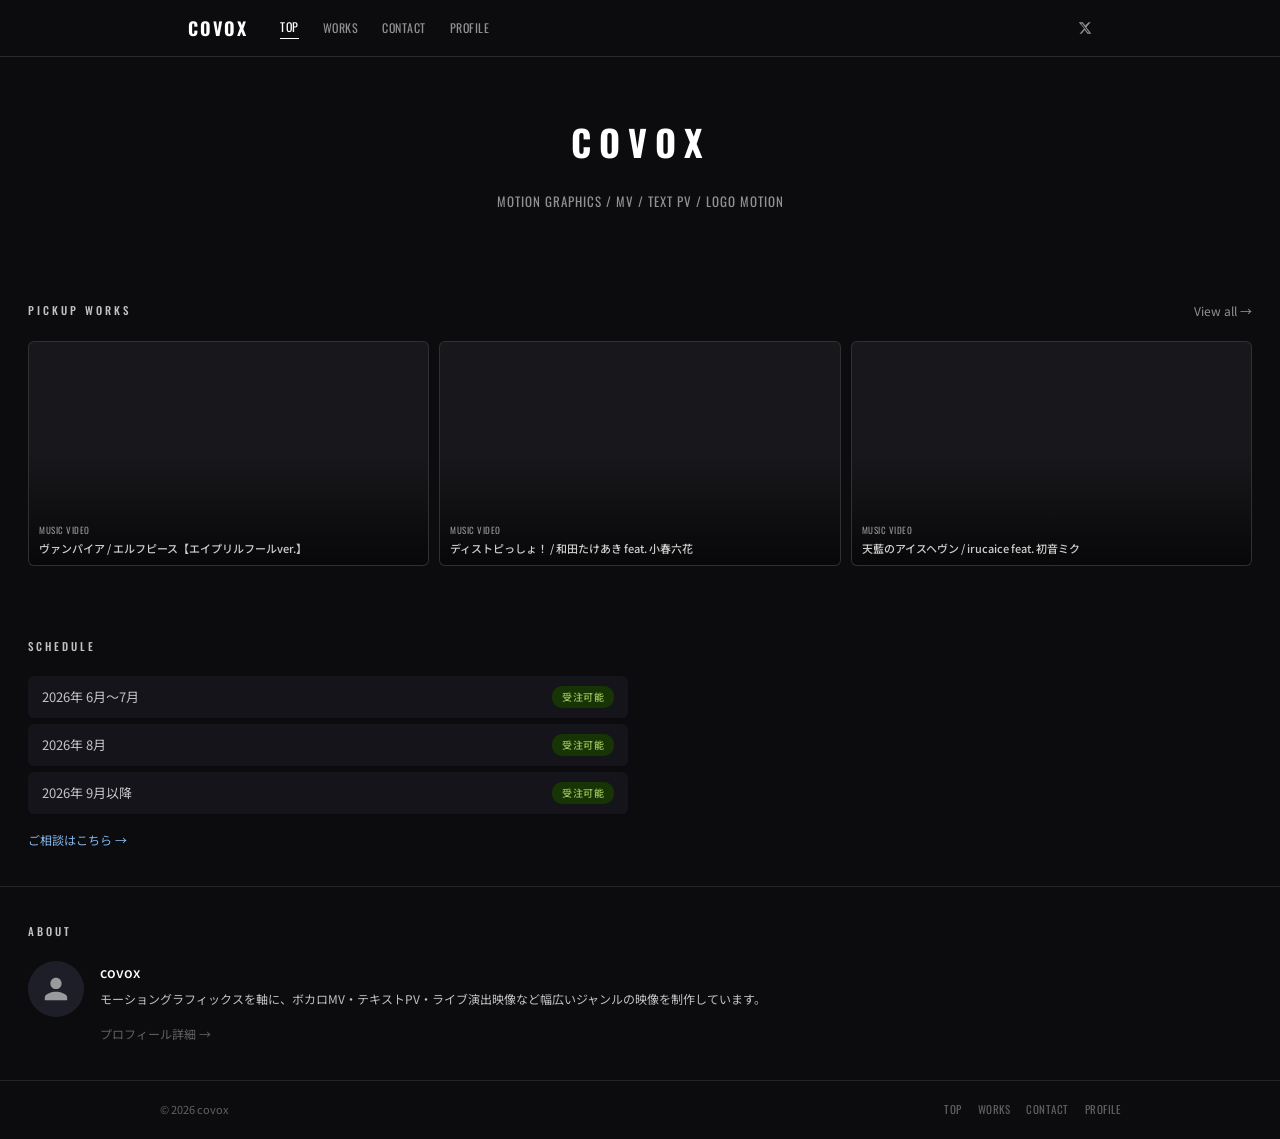
==== index.html @ 9b704f68 "add Google Analytics (G-RF9YJRMEWS)" ====
<!DOCTYPE html>
<html lang="ja">
<head>
  <meta charset="UTF-8">
  <meta name="viewport" content="width=device-width, initial-scale=1.0">
  <meta name="description" content="映像クリエイターcovoxのポートフォリオサイト。モーショングラフィックス・MV・テキストPV等の制作実績とご依頼はこちら。">
  <meta property="og:title" content="covox — Motion Graphics / MV / Text PV">
  <meta property="og:description" content="映像クリエイターcovoxのポートフォリオサイト。">
  <meta property="og:image" content="https://covox.work/images/og-image.png">
  <meta property="og:url" content="https://covox.work/">
  <meta property="og:type" content="website">
  <meta name="twitter:card" content="summary_large_image">
  <meta name="twitter:image" content="https://covox.work/images/og-image.png">
  <title>covox — Motion Graphics / MV / Text PV</title>
  <link rel="preconnect" href="https://fonts.googleapis.com">
  <link rel="preconnect" href="https://fonts.gstatic.com" crossorigin>
  <link href="https://fonts.googleapis.com/css2?family=Oswald:wght@400;500;700&family=Inter:wght@400;500&family=Noto+Sans+JP:wght@400;500&display=swap" rel="stylesheet">
  <link rel="icon" href="/favicon.ico" type="image/x-icon">
  <link rel="icon" href="/images/favicon.png" type="image/png">
  <link rel="apple-touch-icon" href="/images/apple-touch-icon.png">
  <link rel="stylesheet" href="css/style.css">
  <!-- Google Analytics -->
  <script async src="https://www.googletagmanager.com/gtag/js?id=G-RF9YJRMEWS"></script>
  <script>
    window.dataLayer = window.dataLayer || [];
    function gtag(){dataLayer.push(arguments);}
    gtag('js', new Date());
    gtag('config', 'G-RF9YJRMEWS');
  </script>
</head>
<body>

  <!-- Header -->
  <header class="site-header">
    <div class="header-inner">
      <a href="index.html" class="site-logo">COVOX</a>
      <nav class="site-nav">
        <a href="index.html" class="active">TOP</a>
        <a href="works.html">WORKS</a>
        <a href="contact.html">CONTACT</a>
        <a href="profile.html">PROFILE</a>
      </nav>
      <div class="header-sns">
        <a href="https://x.com/channel3_jp" target="_blank" rel="noopener noreferrer" aria-label="X (Twitter)">
          <svg viewBox="0 0 24 24" fill="currentColor" xmlns="http://www.w3.org/2000/svg">
            <path d="M18.244 2.25h3.308l-7.227 8.26 8.502 11.24H16.17l-4.714-6.231-5.401 6.231H2.746l7.73-8.835L1.254 2.25H8.08l4.253 5.622 5.911-5.622zm-1.161 17.52h1.833L7.084 4.126H5.117z"/>
          </svg>
        </a>
      </div>
      <button class="hamburger" aria-label="メニュー">
        <span></span>
        <span></span>
        <span></span>
      </button>
    </div>
    <nav class="mobile-nav">
      <a href="index.html" class="active">TOP</a>
      <a href="works.html">WORKS</a>
      <a href="contact.html">CONTACT</a>
      <a href="profile.html">PROFILE</a>
    </nav>
  </header>

  <main>

    <!-- ① Hero -->
    <section class="hero">
      <div class="hero-stagger-wrap">
        <h1 class="hero-title">
          <span class="hero-letter">C</span><span class="hero-letter">O</span><span class="hero-letter">V</span><span class="hero-letter">O</span><span class="hero-letter">X</span>
        </h1>
      </div>
      <p class="hero-sub hero-subtitle">MOTION GRAPHICS / MV / TEXT PV / LOGO MOTION</p>
    </section>

    <!-- ② Pickup Works -->
    <section class="pickup-works">
      <div class="pickup-works-header">
        <h2 class="section-title">PICKUP WORKS</h2>
        <a href="works.html" class="link-arrow">View all →</a>
      </div>
      <div class="works-grid">
        <a href="https://www.youtube.com/watch?v=0CNqDxiPA20" target="_blank" rel="noopener noreferrer" class="work-card">
          <div class="work-card-bg" style="background-image: url('https://img.youtube.com/vi/0CNqDxiPA20/maxresdefault.jpg');"></div>
          <div class="work-card-overlay"></div>
          <div class="work-card-info">
            <div class="work-card-category">Music Video</div>
            <div class="work-card-title">ヴァンパイア / エルフピース【エイプリルフールver.】</div>
          </div>
        </a>
        <a href="https://www.youtube.com/watch?v=o0W5HLFZ5bU" target="_blank" rel="noopener noreferrer" class="work-card">
          <div class="work-card-bg" style="background-image: url('https://img.youtube.com/vi/o0W5HLFZ5bU/maxresdefault.jpg');"></div>
          <div class="work-card-overlay"></div>
          <div class="work-card-info">
            <div class="work-card-category">Music Video</div>
            <div class="work-card-title">ディストピっしょ！ / 和田たけあき feat. 小春六花</div>
          </div>
        </a>
        <a href="https://www.youtube.com/watch?v=D2oOoNfjkEg" target="_blank" rel="noopener noreferrer" class="work-card">
          <div class="work-card-bg" style="background-image: url('https://img.youtube.com/vi/D2oOoNfjkEg/maxresdefault.jpg');"></div>
          <div class="work-card-overlay"></div>
          <div class="work-card-info">
            <div class="work-card-category">Music Video</div>
            <div class="work-card-title">天藍のアイスヘヴン / irucaice feat. 初音ミク</div>
          </div>
        </a>
      </div>
    </section>

    <!-- ③ Schedule -->
    <section class="section">
      <h2 class="section-title">SCHEDULE</h2>
      <div class="schedule-list" style="max-width: 600px;">
        <div class="schedule-row">
          <span class="schedule-label">2026年 6月〜7月</span>
          <span class="badge badge-open">受注可能</span>
        </div>
        <div class="schedule-row">
          <span class="schedule-label">2026年 8月</span>
          <span class="badge badge-open">受注可能</span>
        </div>
        <div class="schedule-row">
          <span class="schedule-label">2026年 9月以降</span>
          <span class="badge badge-open">受注可能</span>
        </div>
      </div>
      <div style="margin-top: 14px;">
        <a href="contact.html" class="link-arrow link-arrow-accent">ご相談はこちら →</a>
      </div>
    </section>

    <!-- ④ About -->
    <section class="section">
      <h2 class="section-title">ABOUT</h2>
      <div class="about-content">
        <div class="about-icon">
          <!-- TODO: Replace with icon.png -->
          <svg viewBox="0 0 24 24" fill="currentColor" xmlns="http://www.w3.org/2000/svg">
            <path d="M12 12c2.7 0 4.8-2.1 4.8-4.8S14.7 2.4 12 2.4 7.2 4.5 7.2 7.2 9.3 12 12 12zm0 2.4c-3.2 0-9.6 1.6-9.6 4.8v2.4h19.2v-2.4c0-3.2-6.4-4.8-9.6-4.8z"/>
          </svg>
        </div>
        <div class="about-text">
          <p class="about-name">covox</p>
          <p class="about-desc">モーショングラフィックスを軸に、ボカロMV・テキストPV・ライブ演出映像など幅広いジャンルの映像を制作しています。</p>
          <a href="profile.html" class="link-arrow" style="color: var(--text-muted);">プロフィール詳細 →</a>
        </div>
      </div>
    </section>

  </main>

  <!-- Footer -->
  <footer class="site-footer">
    <div class="footer-inner">
      <span class="footer-copy">© 2026 covox</span>
      <nav class="footer-nav">
        <a href="index.html">TOP</a>
        <a href="works.html">WORKS</a>
        <a href="contact.html">CONTACT</a>
        <a href="profile.html">PROFILE</a>
      </nav>
    </div>
  </footer>

  <script src="js/main.js"></script>
</body>
</html>
---- css/style.css ----
/* ===== CSS Variables ===== */
:root {
  --bg-primary: #0c0c0f;
  --bg-secondary: #14141a;
  --bg-card: #18181c;

  --text-primary: #ffffff;
  --text-secondary: rgba(255, 255, 255, 0.75);
  --text-tertiary: rgba(255, 255, 255, 0.55);
  --text-muted: rgba(255, 255, 255, 0.35);

  --border-subtle: rgba(255, 255, 255, 0.1);
  --border-light: rgba(255, 255, 255, 0.12);
  --border-medium: rgba(255, 255, 255, 0.12);

  --accent: #85B7EB;
  --accent-dim: rgba(133, 183, 235, 0.5);
  --accent-bg: rgba(133, 183, 235, 0.08);
  --accent-border: rgba(133, 183, 235, 0.12);

  --badge-closed-bg: #501313;
  --badge-closed-text: #F09595;
  --badge-few-bg: #412402;
  --badge-few-text: #FAC775;
  --badge-open-bg: #173404;
  --badge-open-text: #97C459;

  --font-en: 'Oswald', sans-serif;
  --font-jp: 'Noto Sans JP', sans-serif;
  --font-body: var(--font-jp);

  --section-padding: 36px 28px;
  --page-max-width: 960px;

  --radius-sm: 6px;
  --radius-md: 8px;
  --radius-lg: 14px;
}

/* ===== Reset ===== */
*, *::before, *::after {
  box-sizing: border-box;
  margin: 0;
  padding: 0;
}

html {
  font-size: 16px;
  -webkit-font-smoothing: antialiased;
  -moz-osx-font-smoothing: grayscale;
}

body {
  background-color: var(--bg-primary);
  color: var(--text-primary);
  font-family: var(--font-body);
  font-size: 14px;
  line-height: 1.6;
  min-height: 100vh;
  display: flex;
  flex-direction: column;
}

a {
  color: inherit;
  text-decoration: none;
}

button {
  font-family: inherit;
  cursor: pointer;
}

ul, ol {
  list-style: none;
}

img {
  max-width: 100%;
  display: block;
}

/* ===== Layout ===== */
.container {
  max-width: var(--page-max-width);
  margin: 0 auto;
  width: 100%;
}

main {
  flex: 1;
}

/* ===== Header ===== */
.site-header {
  border-bottom: 0.5px solid var(--border-light);
  position: sticky;
  top: 0;
  background: var(--bg-primary);
  z-index: 100;
}

.header-inner {
  max-width: var(--page-max-width);
  margin: 0 auto;
  padding: 0 28px;
  height: 56px;
  display: flex;
  align-items: center;
  gap: 32px;
}

.site-logo {
  font-family: var(--font-en);
  font-size: 18px;
  font-weight: 700;
  letter-spacing: 2px;
  color: var(--text-primary);
  text-decoration: none;
  flex-shrink: 0;
}

.site-nav {
  display: flex;
  align-items: center;
  gap: 24px;
  flex: 1;
}

.site-nav a {
  font-size: 12px;
  letter-spacing: 0.5px;
  color: var(--text-tertiary);
  font-family: var(--font-en);
  transition: color 0.2s;
}

.site-nav a:hover {
  color: var(--text-secondary);
}

.site-nav a.active {
  color: var(--text-primary);
  border-bottom: 1px solid #fff;
  padding-bottom: 1px;
}

.header-sns {
  display: flex;
  align-items: center;
  gap: 14px;
  flex-shrink: 0;
}

.header-sns a {
  display: flex;
  align-items: center;
  color: var(--text-tertiary);
  transition: color 0.2s;
}

.header-sns a:hover {
  color: var(--text-secondary);
}

.header-sns svg {
  width: 14px;
  height: 14px;
}

/* Hamburger */
.hamburger {
  display: none;
  flex-direction: column;
  gap: 5px;
  background: none;
  border: none;
  padding: 4px;
  margin-left: auto;
}

.hamburger span {
  display: block;
  width: 20px;
  height: 1px;
  background: var(--text-tertiary);
  transition: all 0.2s;
}

.mobile-nav {
  display: none;
  flex-direction: column;
  padding: 16px 28px;
  border-top: 0.5px solid var(--border-subtle);
  gap: 16px;
}

.mobile-nav.open {
  display: flex;
}

.mobile-nav a {
  font-size: 13px;
  letter-spacing: 0.5px;
  color: var(--text-tertiary);
  font-family: var(--font-en);
}

.mobile-nav a.active {
  color: var(--text-primary);
}

/* ===== Footer ===== */
.site-footer {
  border-top: 0.5px solid var(--border-subtle);
  padding: 20px 28px;
}

.footer-inner {
  max-width: var(--page-max-width);
  margin: 0 auto;
  display: flex;
  justify-content: space-between;
  align-items: center;
}

.footer-copy {
  font-size: 11px;
  color: var(--text-muted);
}

.footer-nav {
  display: flex;
  gap: 16px;
}

.footer-nav a {
  font-size: 11px;
  color: var(--text-muted);
  font-family: var(--font-en);
  letter-spacing: 0.5px;
  transition: color 0.2s;
}

.footer-nav a:hover {
  color: var(--text-tertiary);
}

/* ===== Section Title ===== */
.section-title {
  font-size: 11px;
  font-weight: 500;
  letter-spacing: 3px;
  color: var(--text-secondary);
  margin: 0 0 20px;
  font-family: var(--font-en);
}

/* ===== Section ===== */
.section {
  padding: var(--section-padding);
}

.section + .section {
  border-top: 0.5px solid var(--border-subtle);
}

/* ===== Badge ===== */
.badge {
  font-size: 10px;
  font-weight: 500;
  padding: 3px 10px;
  border-radius: 10px;
  letter-spacing: 0.5px;
  display: inline-block;
}

.badge-closed {
  background: var(--badge-closed-bg);
  color: var(--badge-closed-text);
}

.badge-few {
  background: var(--badge-few-bg);
  color: var(--badge-few-text);
}

.badge-open {
  background: var(--badge-open-bg);
  color: var(--badge-open-text);
}

/* ===== Work Card ===== */
.work-card {
  aspect-ratio: 16 / 9;
  border-radius: var(--radius-sm);
  border: 0.5px solid var(--border-subtle);
  background: var(--bg-card);
  position: relative;
  overflow: hidden;
  display: flex;
  flex-direction: column;
  justify-content: flex-end;
  cursor: pointer;
  transition: border-color 0.2s;
}

.work-card:hover {
  border-color: var(--border-medium);
}

.work-card-bg {
  position: absolute;
  inset: 0;
  background-size: cover;
  background-position: center;
}

.work-card-overlay {
  position: absolute;
  inset: 0;
  background: linear-gradient(to top, rgba(0,0,0,0.7) 0%, transparent 50%);
}

.work-card-dummy {
  position: absolute;
  inset: 0;
  background: linear-gradient(135deg, #1a1a28 0%, #0f0f18 100%);
}

.work-card-info {
  position: relative;
  z-index: 1;
  padding: 8px 10px;
}

.work-card-category {
  font-size: 9px;
  color: var(--text-tertiary);
  letter-spacing: 0.5px;
  margin-bottom: 2px;
  font-family: var(--font-en);
  text-transform: uppercase;
}

.work-card-title {
  font-size: 11px;
  font-weight: 500;
  color: rgba(255, 255, 255, 0.8);
  white-space: nowrap;
  overflow: hidden;
  text-overflow: ellipsis;
}

/* ===== Works Grid ===== */
.works-grid {
  display: grid;
  grid-template-columns: repeat(3, 1fr);
  gap: 10px;
}

/* ===== Schedule ===== */
.schedule-list {
  display: flex;
  flex-direction: column;
  gap: 6px;
}

.schedule-row {
  display: flex;
  justify-content: space-between;
  align-items: center;
  padding: 10px 14px;
  background: var(--bg-secondary);
  border-radius: var(--radius-sm);
}

.schedule-label {
  font-size: 13px;
  color: var(--text-secondary);
}

/* ===== Link Arrow ===== */
.link-arrow {
  font-size: 12px;
  color: var(--text-tertiary);
  display: inline-flex;
  align-items: center;
  gap: 4px;
  transition: color 0.2s;
}

.link-arrow:hover {
  color: var(--text-secondary);
}

.link-arrow-accent {
  color: var(--accent);
}

.link-arrow-accent:hover {
  color: var(--accent);
  opacity: 0.8;
}

/* ===== HR Divider ===== */
hr.section-divider {
  border: none;
  border-top: 0.5px solid var(--border-subtle);
  margin: 0;
}

/* ============================================
   PAGE: TOP (index.html)
   ============================================ */

/* Hero */
.hero {
  text-align: center;
  padding: 56px 28px 22px;
}

.hero h1,
.hero-title {
  font-family: var(--font-en);
  font-size: 36px;
  font-weight: 700;
  letter-spacing: 6px;
  margin-bottom: 12px;
}

/* ===== Stagger Slide Up ===== */
.hero-stagger-wrap {
  text-align: center;
}

.hero-title {
  display: inline-flex;
  gap: 2px;
  margin-bottom: 0;
}

.hero-letter {
  display: inline-block;
  opacity: 0;
  transform: translateY(40px);
  animation: staggerUp 0.9s cubic-bezier(0.16, 1, 0.3, 1) forwards;
}
.hero-letter:nth-child(1) { animation-delay: 0.3s; }
.hero-letter:nth-child(2) { animation-delay: 0.5s; }
.hero-letter:nth-child(3) { animation-delay: 0.7s; }
.hero-letter:nth-child(4) { animation-delay: 0.9s; }
.hero-letter:nth-child(5) { animation-delay: 1.1s; }

@keyframes staggerUp {
  0%   { opacity: 0; transform: translateY(40px); }
  40%  { opacity: 1; }
  100% { opacity: 1; transform: translateY(0); }
}

.hero-subtitle {
  opacity: 0;
  margin-top: 8px;
  animation: subtitleFadeUp 0.6s ease forwards;
  animation-delay: 2.0s;
}

@keyframes subtitleFadeUp {
  from { opacity: 0; transform: translateY(8px); }
  to   { opacity: 1; transform: translateY(0); }
}

.hero-sub {
  font-size: 13px;
  color: var(--text-tertiary);
  letter-spacing: 1px;
  font-family: var(--font-en);
  margin-bottom: 32px;
}

.showreel-placeholder {
  max-width: 520px;
  aspect-ratio: 16 / 9;
  background: var(--bg-card);
  border-radius: var(--radius-md);
  border: 0.5px solid var(--border-subtle);
  margin: 0 auto;
  display: flex;
  flex-direction: column;
  align-items: center;
  justify-content: center;
  gap: 10px;
  color: var(--text-tertiary);
}

.showreel-placeholder svg {
  width: 36px;
  height: 36px;
  opacity: 0.4;
}

.showreel-placeholder span {
  font-size: 12px;
  letter-spacing: 2px;
  font-family: var(--font-en);
  opacity: 0.4;
}

/* Pickup Works */
.pickup-works {
  padding: var(--section-padding);
}

.pickup-works-header {
  display: flex;
  justify-content: space-between;
  align-items: center;
  margin-bottom: 20px;
}

.pickup-works-header .section-title {
  margin: 0;
}

/* About */
.about-content {
  display: flex;
  align-items: flex-start;
  gap: 16px;
}

.about-icon {
  width: 56px;
  height: 56px;
  border-radius: 50%;
  background: #1e1e28;
  display: flex;
  align-items: center;
  justify-content: center;
  flex-shrink: 0;
  overflow: hidden;
}

.about-icon svg {
  width: 28px;
  height: 28px;
  color: var(--text-tertiary);
}

.about-text {
  flex: 1;
}

.about-name {
  font-size: 14px;
  font-weight: 500;
  color: var(--text-primary);
  margin-bottom: 6px;
}

.about-desc {
  font-size: 12px;
  color: var(--text-secondary);
  line-height: 1.7;
  margin-bottom: 12px;
}

/* ===== CTA Section ===== */
.cta-section {
  text-align: center;
  padding: 48px 28px;
}

.cta-text {
  font-size: 14px;
  color: var(--text-secondary);
  margin-bottom: 12px;
}

.cta-mail {
  font-size: 16px;
  color: var(--accent);
  font-weight: 500;
  text-decoration: none;
}

.cta-mail:hover {
  text-decoration: underline;
}

/* ============================================
   PAGE: WORKS (works.html)
   ============================================ */

.works-header {
  padding: 32px 28px 20px;
}

.works-header h1 {
  font-family: var(--font-en);
  font-size: 11px;
  font-weight: 500;
  letter-spacing: 3px;
  color: var(--text-tertiary);
  margin-bottom: 20px;
}

.filters {
  display: flex;
  flex-wrap: wrap;
  gap: 6px;
}

.filter {
  font-size: 11px;
  padding: 5px 14px;
  border-radius: 14px;
  border: 0.5px solid var(--border-medium);
  color: var(--text-tertiary);
  background: transparent;
  transition: all 0.2s;
  font-family: var(--font-en);
  letter-spacing: 0.3px;
}

.filter:hover {
  color: var(--text-secondary);
  border-color: rgba(255, 255, 255, 0.2);
}

.filter.active {
  background: rgba(255, 255, 255, 0.1);
  color: var(--text-primary);
  border-color: rgba(255, 255, 255, 0.25);
}

.works-grid-section {
  padding: 0 28px 36px;
}

.works-footer {
  padding: 20px 28px 36px;
  display: flex;
  flex-direction: column;
  align-items: center;
  gap: 10px;
  border-top: 0.5px solid var(--border-subtle);
}

.works-note {
  font-size: 11px;
  color: var(--text-muted);
  text-align: center;
}

/* ============================================
   PAGE: CONTACT (contact.html)
   ============================================ */

.contact-section {
  padding: var(--section-padding);
}

/* Genre Tags */
.genre-tags {
  display: flex;
  flex-wrap: wrap;
  gap: 6px;
  margin-top: 12px;
}

.genre-tag {
  font-size: 11px;
  padding: 4px 12px;
  border-radius: 12px;
  background: var(--bg-secondary);
  color: var(--text-secondary);
  border: 0.5px solid var(--border-light);
}

.available-lead {
  font-size: 12px;
  color: var(--text-tertiary);
  margin-bottom: 4px;
}

/* Mail Box */
.mail-box {
  padding: 16px 18px;
  background: var(--bg-secondary);
  border-radius: var(--radius-md);
  border: 0.5px solid var(--border-light);
}

.mail-address {
  font-size: 14px;
  color: var(--accent);
  font-weight: 500;
  margin-bottom: 8px;
}

.mail-note {
  font-size: 11px;
  color: var(--text-muted);
  line-height: 1.7;
}

/* Process */
.process-list {
  display: flex;
  flex-direction: column;
}

.process-step {
  display: flex;
  gap: 16px;
}

.step-line {
  display: flex;
  flex-direction: column;
  align-items: center;
  flex-shrink: 0;
  padding-top: 4px;
}

.step-dot {
  width: 8px;
  height: 8px;
  border-radius: 50%;
  background: var(--accent-dim);
  flex-shrink: 0;
}

.step-bar {
  width: 1px;
  flex: 1;
  background: var(--border-subtle);
  margin: 4px 0;
  min-height: 20px;
}

.process-step:last-child .step-bar {
  display: none;
}

.step-content {
  padding-bottom: 24px;
  flex: 1;
}

.process-step:last-child .step-content {
  padding-bottom: 0;
}

.step-num {
  font-size: 10px;
  color: var(--accent-dim);
  letter-spacing: 1px;
  font-family: var(--font-en);
  margin-bottom: 4px;
}

.step-heading {
  font-size: 13px;
  font-weight: 500;
  color: rgba(255, 255, 255, 0.8);
  margin-bottom: 6px;
}

.step-desc {
  font-size: 12px;
  color: var(--text-tertiary);
  line-height: 1.7;
}

/* Note Cards */
.note-cards {
  display: flex;
  flex-direction: column;
  gap: 8px;
}

.note-card {
  padding: 14px 16px;
  background: var(--bg-secondary);
  border-radius: var(--radius-md);
  border: 0.5px solid var(--border-subtle);
}

.note-title {
  font-size: 12px;
  font-weight: 500;
  color: rgba(255, 255, 255, 0.65);
  display: flex;
  align-items: center;
  gap: 8px;
  margin-bottom: 8px;
}

.note-title svg {
  width: 14px;
  height: 14px;
  color: var(--text-tertiary);
  flex-shrink: 0;
}

.note-body {
  font-size: 12px;
  color: var(--text-tertiary);
  line-height: 1.75;
  padding-left: 22px;
}

/* ============================================
   PAGE: PROFILE (profile.html)
   ============================================ */

.profile-hero {
  padding: var(--section-padding);
  display: flex;
  align-items: flex-start;
  gap: 20px;
}

.profile-icon {
  width: 80px;
  height: 80px;
  border-radius: 50%;
  background: #1e1e28;
  display: flex;
  align-items: center;
  justify-content: center;
  flex-shrink: 0;
  border: 0.5px solid var(--border-light);
  overflow: hidden;
}

.profile-icon svg {
  width: 40px;
  height: 40px;
  color: var(--text-tertiary);
}

.profile-info {
  flex: 1;
}

.profile-name {
  font-size: 20px;
  font-weight: 500;
  color: var(--text-primary);
  margin-bottom: 4px;
}

.profile-title {
  font-size: 12px;
  color: var(--text-tertiary);
  letter-spacing: 0.5px;
  margin-bottom: 12px;
  font-family: var(--font-en);
}

.profile-bio {
  font-size: 13px;
  color: rgba(255, 255, 255, 0.55);
  line-height: 1.8;
}

/* Tags */
.tag-list {
  display: flex;
  flex-wrap: wrap;
  gap: 6px;
}

.tag-soft {
  font-size: 11px;
  padding: 5px 14px;
  border-radius: 14px;
  background: var(--bg-secondary);
  color: var(--text-secondary);
  border: 0.5px solid var(--border-light);
}

.tag-skill {
  font-size: 11px;
  padding: 5px 14px;
  border-radius: 14px;
  background: var(--accent-bg);
  color: rgba(133, 183, 235, 0.7);
  border: 0.5px solid var(--accent-border);
}

/* Clients */
.clients-box {
  padding: 16px 18px;
  background: var(--bg-secondary);
  border-radius: var(--radius-md);
  border: 0.5px solid var(--border-subtle);
  margin-bottom: 10px;
}

.clients-list {
  font-size: 13px;
  color: var(--text-secondary);
  line-height: 1.8;
}

/* SNS Links */
.sns-cards {
  display: flex;
  flex-direction: column;
  gap: 8px;
}

.sns-card {
  display: flex;
  align-items: center;
  gap: 12px;
  padding: 14px 16px;
  background: var(--bg-secondary);
  border-radius: var(--radius-md);
  border: 0.5px solid var(--border-light);
  transition: border-color 0.2s;
}

.sns-card:hover {
  border-color: var(--border-medium);
}

.sns-card-icon {
  width: 32px;
  height: 32px;
  border-radius: var(--radius-sm);
  background: var(--bg-card);
  display: flex;
  align-items: center;
  justify-content: center;
  flex-shrink: 0;
}

.sns-card-icon svg {
  width: 16px;
  height: 16px;
  color: var(--text-secondary);
}

.sns-card-info {
  flex: 1;
}

.sns-card-name {
  font-size: 13px;
  font-weight: 500;
  color: var(--text-secondary);
  margin-bottom: 2px;
}

.sns-card-handle {
  font-size: 11px;
  color: var(--text-muted);
  font-family: var(--font-en);
}

.sns-card-arrow {
  color: var(--text-muted);
}

.sns-card-arrow svg {
  width: 12px;
  height: 12px;
}

/* ============================================
   Responsive
   ============================================ */

@media (max-width: 767px) {
  .header-inner {
    padding: 0 16px;
  }

  .site-nav {
    display: none;
  }

  .header-sns {
    display: none;
  }

  .hamburger {
    display: flex;
  }

  .hero {
    padding: 40px 16px 32px;
  }

  .hero h1 {
    font-size: 28px;
  }

  .section {
    padding: 24px 16px;
  }

  .pickup-works,
  .works-header,
  .works-grid-section,
  .works-footer,
  .contact-section,
  .profile-hero {
    padding-left: 16px;
    padding-right: 16px;
  }

  .works-grid {
    grid-template-columns: repeat(2, 1fr);
  }

  .profile-hero {
    flex-direction: column;
    align-items: center;
    text-align: center;
  }

  .profile-title {
    font-size: 11px;
  }

  .footer-inner {
    flex-direction: column;
    gap: 10px;
    text-align: center;
  }

  .footer-nav {
    flex-wrap: wrap;
    justify-content: center;
  }
}

@media (min-width: 768px) and (max-width: 1024px) {
  .section {
    padding: 32px 24px;
  }

  .works-grid {
    grid-template-columns: repeat(3, 1fr);
  }
}
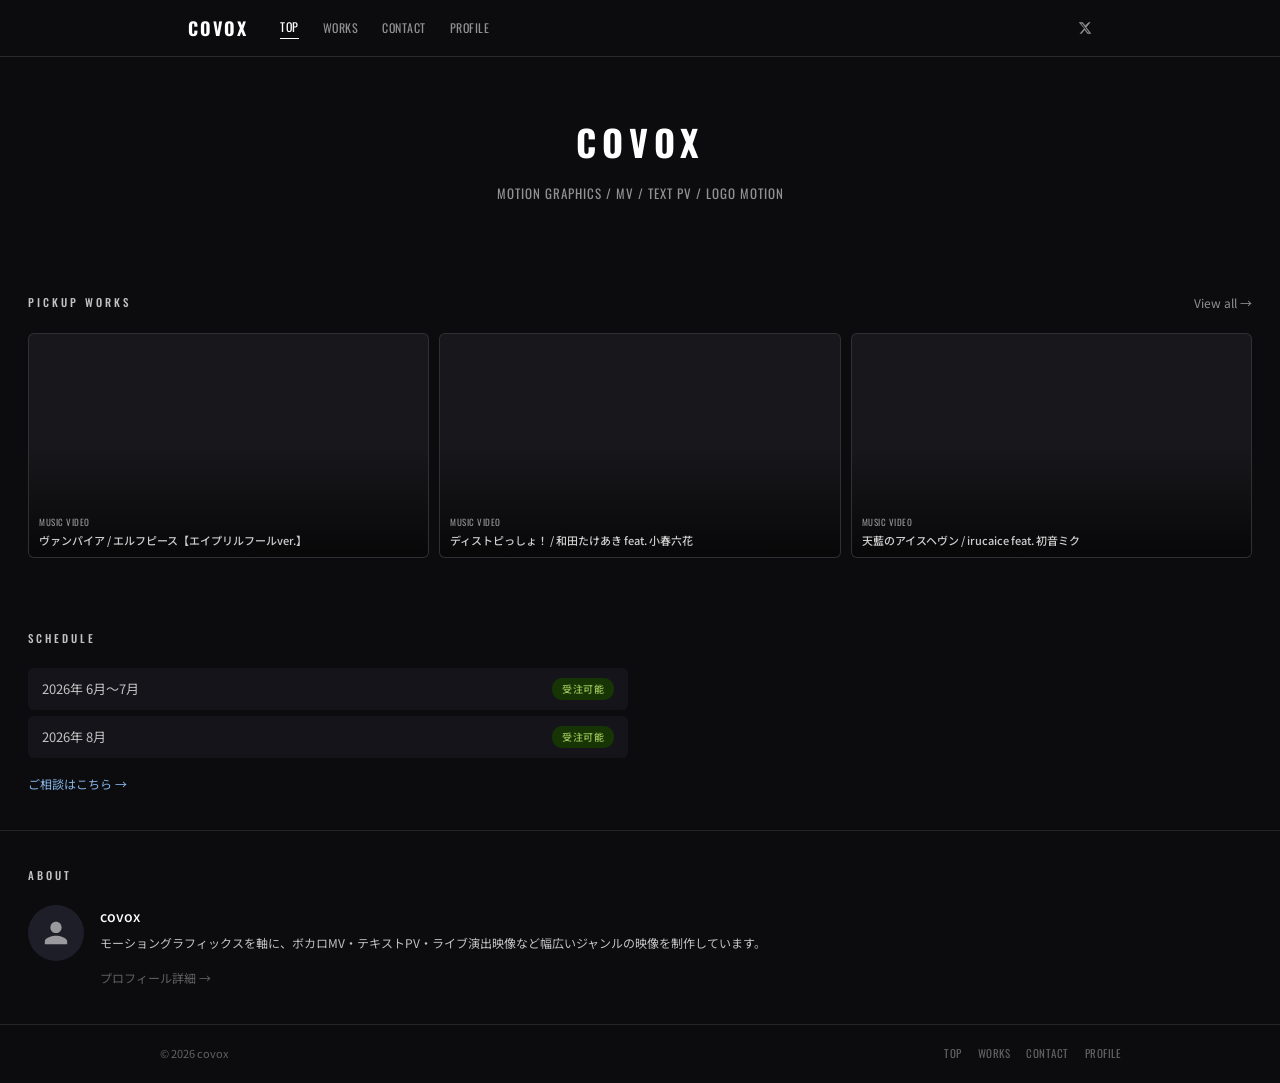
==== commit fcf84e1e: "remove hero animation and September schedule row" ====
--- a/index.html
+++ b/index.html
@@ -65,12 +65,8 @@
 
     <!-- ① Hero -->
     <section class="hero">
-      <div class="hero-stagger-wrap">
-        <h1 class="hero-title">
-          <span class="hero-letter">C</span><span class="hero-letter">O</span><span class="hero-letter">V</span><span class="hero-letter">O</span><span class="hero-letter">X</span>
-        </h1>
-      </div>
-      <p class="hero-sub hero-subtitle">MOTION GRAPHICS / MV / TEXT PV / LOGO MOTION</p>
+      <h1>COVOX</h1>
+      <p class="hero-sub">MOTION GRAPHICS / MV / TEXT PV / LOGO MOTION</p>
     </section>
 
     <!-- ② Pickup Works -->
@@ -119,10 +115,6 @@
           <span class="schedule-label">2026年 8月</span>
           <span class="badge badge-open">受注可能</span>
         </div>
-        <div class="schedule-row">
-          <span class="schedule-label">2026年 9月以降</span>
-          <span class="badge badge-open">受注可能</span>
-        </div>
       </div>
       <div style="margin-top: 14px;">
         <a href="contact.html" class="link-arrow link-arrow-accent">ご相談はこちら →</a>
--- a/css/style.css
+++ b/css/style.css
@@ -429,46 +429,6 @@
   margin-bottom: 12px;
 }
 
-/* ===== Stagger Slide Up ===== */
-.hero-stagger-wrap {
-  text-align: center;
-}
-
-.hero-title {
-  display: inline-flex;
-  gap: 2px;
-  margin-bottom: 0;
-}
-
-.hero-letter {
-  display: inline-block;
-  opacity: 0;
-  transform: translateY(40px);
-  animation: staggerUp 0.9s cubic-bezier(0.16, 1, 0.3, 1) forwards;
-}
-.hero-letter:nth-child(1) { animation-delay: 0.3s; }
-.hero-letter:nth-child(2) { animation-delay: 0.5s; }
-.hero-letter:nth-child(3) { animation-delay: 0.7s; }
-.hero-letter:nth-child(4) { animation-delay: 0.9s; }
-.hero-letter:nth-child(5) { animation-delay: 1.1s; }
-
-@keyframes staggerUp {
-  0%   { opacity: 0; transform: translateY(40px); }
-  40%  { opacity: 1; }
-  100% { opacity: 1; transform: translateY(0); }
-}
-
-.hero-subtitle {
-  opacity: 0;
-  margin-top: 8px;
-  animation: subtitleFadeUp 0.6s ease forwards;
-  animation-delay: 2.0s;
-}
-
-@keyframes subtitleFadeUp {
-  from { opacity: 0; transform: translateY(8px); }
-  to   { opacity: 1; transform: translateY(0); }
-}
 
 .hero-sub {
   font-size: 13px;
@@ -705,6 +665,13 @@
   line-height: 1.7;
 }
 
+.mail-english {
+  font-size: 12px;
+  color: var(--accent);
+  margin-top: 8px;
+  letter-spacing: 0.3px;
+}
+
 /* Process */
 .process-list {
   display: flex;
@@ -810,6 +777,72 @@
   color: var(--text-tertiary);
   line-height: 1.75;
   padding-left: 22px;
+}
+
+/* ===== Plan Cards ===== */
+.plan-grid {
+  display: grid;
+  grid-template-columns: 1fr 1fr;
+  gap: 12px;
+  margin-top: 4px;
+}
+
+.plan-card {
+  background: var(--bg-secondary);
+  border-radius: var(--radius-md);
+  border: 0.5px solid var(--border-light);
+  padding: 24px;
+}
+
+.plan-card-label {
+  font-size: 11px;
+  font-weight: 500;
+  letter-spacing: 2px;
+  color: var(--text-tertiary);
+  font-family: var(--font-en);
+  margin-bottom: 10px;
+}
+
+.plan-card-price {
+  font-size: 24px;
+  font-weight: 700;
+  font-family: var(--font-en);
+  color: var(--accent);
+  margin-bottom: 14px;
+  line-height: 1;
+}
+
+.plan-card-price-quote {
+  font-size: 24px;
+  font-weight: 700;
+  font-family: var(--font-jp);
+  color: var(--text-secondary);
+  margin-bottom: 14px;
+  line-height: 1;
+}
+
+.plan-card-desc {
+  font-size: 12px;
+  color: var(--text-tertiary);
+  line-height: 1.75;
+  margin-bottom: 12px;
+}
+
+.plan-card-note {
+  font-size: 11px;
+  color: var(--text-muted);
+}
+
+.plan-section-note {
+  font-size: 11px;
+  color: var(--text-muted);
+  margin-top: 12px;
+}
+
+@media (max-width: 767px) {
+  .plan-grid {
+    grid-template-columns: 1fr;
+  }
 }
 
 /* ============================================
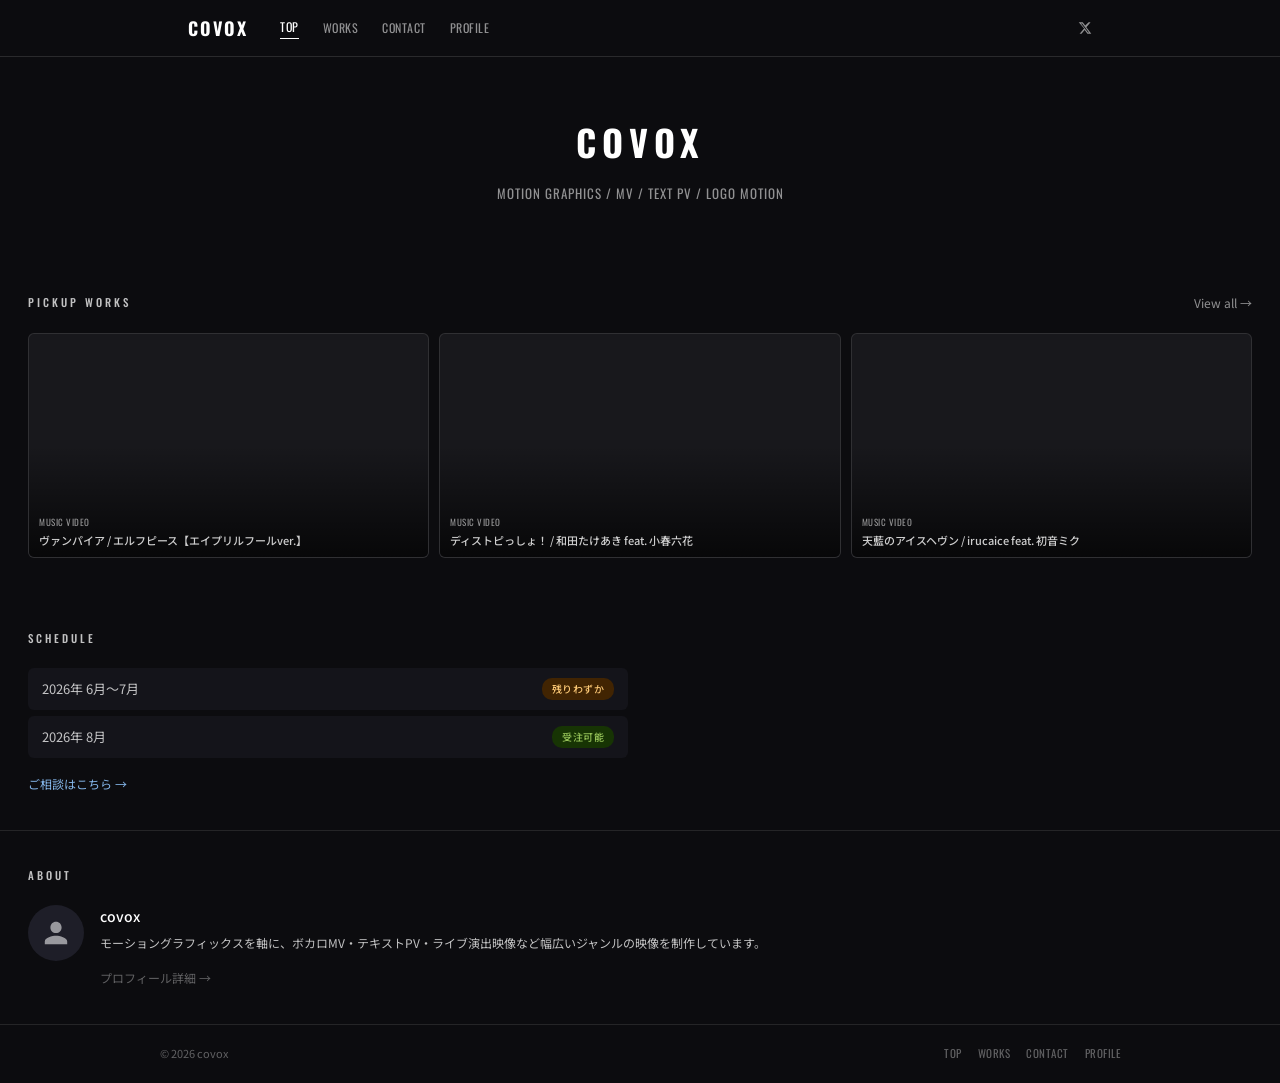
==== commit 7a8d2f5f: "update June-July schedule to few (残りわずか)" ====
--- a/index.html
+++ b/index.html
@@ -109,7 +109,7 @@
       <div class="schedule-list" style="max-width: 600px;">
         <div class="schedule-row">
           <span class="schedule-label">2026年 6月〜7月</span>
-          <span class="badge badge-open">受注可能</span>
+          <span class="badge badge-few">残りわずか</span>
         </div>
         <div class="schedule-row">
           <span class="schedule-label">2026年 8月</span>
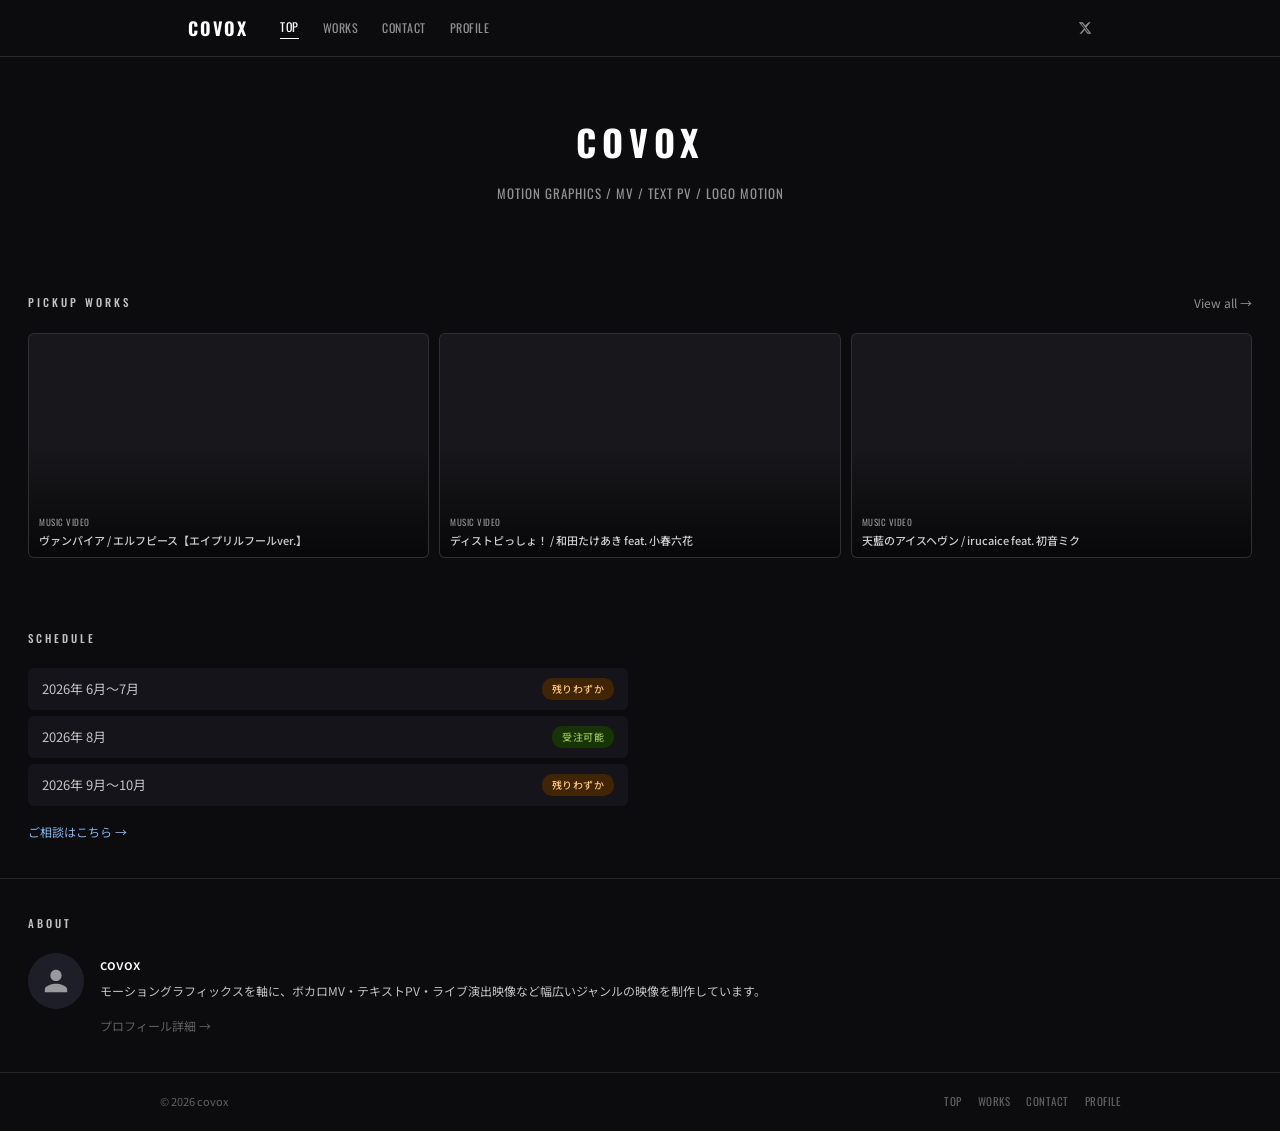
==== commit 28b03e64: "Add 9-10月 schedule row with 残りわずか badge Co-Authored-By: Claude Sonnet 4.6 <noreply@anthropic.com>" ====
--- a/index.html
+++ b/index.html
@@ -115,6 +115,10 @@
           <span class="schedule-label">2026年 8月</span>
           <span class="badge badge-open">受注可能</span>
         </div>
+        <div class="schedule-row">
+          <span class="schedule-label">2026年 9月〜10月</span>
+          <span class="badge badge-few">残りわずか</span>
+        </div>
       </div>
       <div style="margin-top: 14px;">
         <a href="contact.html" class="link-arrow link-arrow-accent">ご相談はこちら →</a>
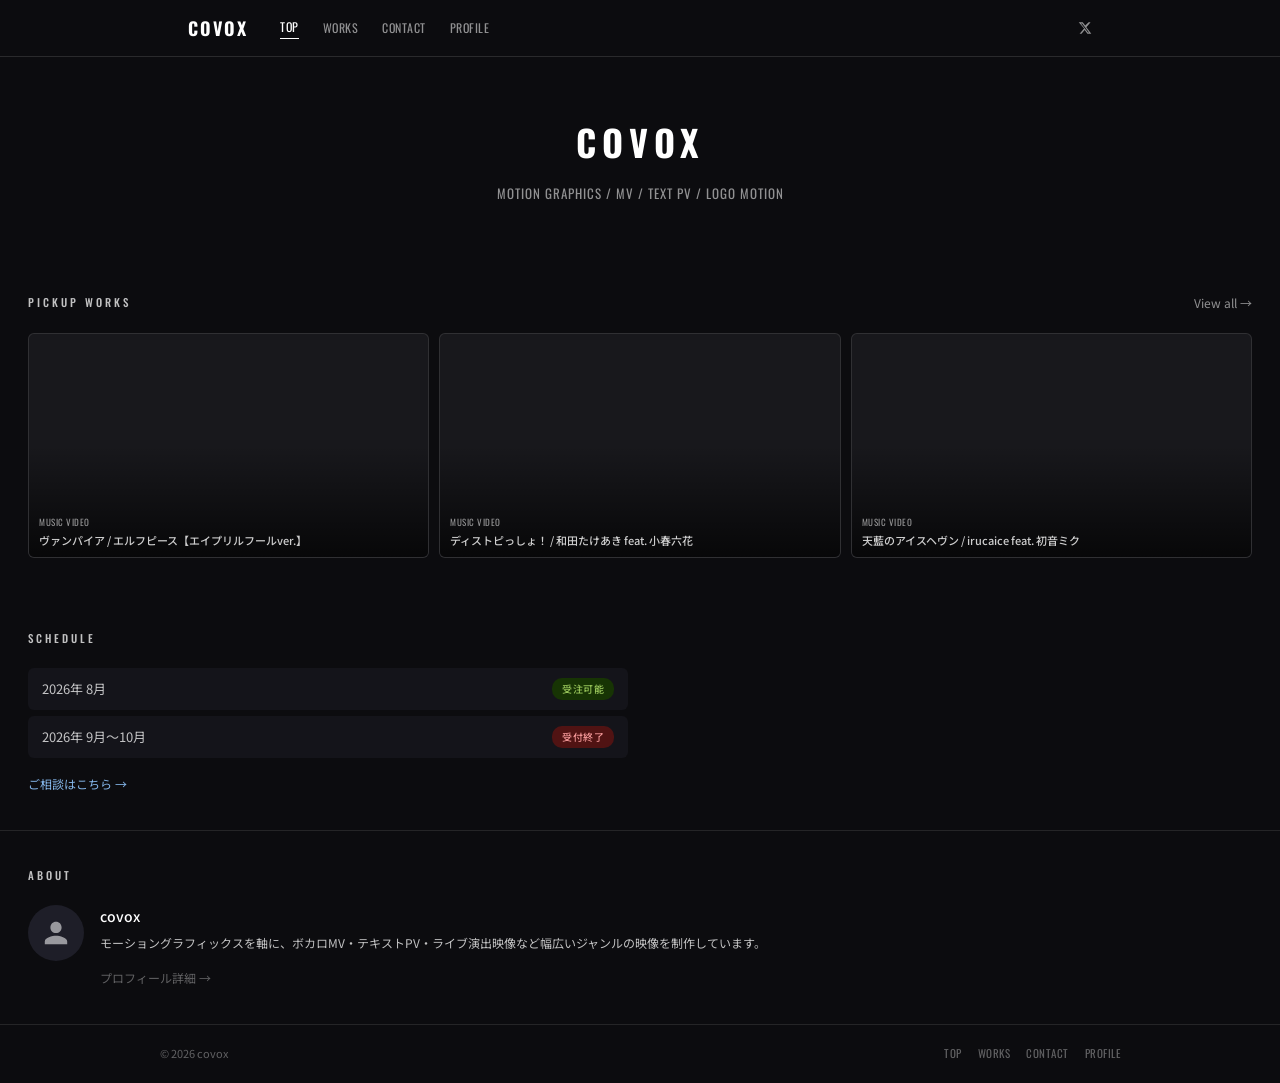
==== commit 96c69901: "Remove PLAN section and update schedule badges Co-Authored-By: Claude Sonnet 4.6 <noreply@anthropic." ====
--- a/index.html
+++ b/index.html
@@ -108,16 +108,12 @@
       <h2 class="section-title">SCHEDULE</h2>
       <div class="schedule-list" style="max-width: 600px;">
         <div class="schedule-row">
-          <span class="schedule-label">2026年 6月〜7月</span>
-          <span class="badge badge-few">残りわずか</span>
-        </div>
-        <div class="schedule-row">
           <span class="schedule-label">2026年 8月</span>
           <span class="badge badge-open">受注可能</span>
         </div>
         <div class="schedule-row">
           <span class="schedule-label">2026年 9月〜10月</span>
-          <span class="badge badge-few">残りわずか</span>
+          <span class="badge badge-closed">受付終了</span>
         </div>
       </div>
       <div style="margin-top: 14px;">
--- a/css/style.css
+++ b/css/style.css
@@ -779,71 +779,6 @@
   padding-left: 22px;
 }
 
-/* ===== Plan Cards ===== */
-.plan-grid {
-  display: grid;
-  grid-template-columns: 1fr 1fr;
-  gap: 12px;
-  margin-top: 4px;
-}
-
-.plan-card {
-  background: var(--bg-secondary);
-  border-radius: var(--radius-md);
-  border: 0.5px solid var(--border-light);
-  padding: 24px;
-}
-
-.plan-card-label {
-  font-size: 11px;
-  font-weight: 500;
-  letter-spacing: 2px;
-  color: var(--text-tertiary);
-  font-family: var(--font-en);
-  margin-bottom: 10px;
-}
-
-.plan-card-price {
-  font-size: 24px;
-  font-weight: 700;
-  font-family: var(--font-en);
-  color: var(--accent);
-  margin-bottom: 14px;
-  line-height: 1;
-}
-
-.plan-card-price-quote {
-  font-size: 24px;
-  font-weight: 700;
-  font-family: var(--font-jp);
-  color: var(--text-secondary);
-  margin-bottom: 14px;
-  line-height: 1;
-}
-
-.plan-card-desc {
-  font-size: 12px;
-  color: var(--text-tertiary);
-  line-height: 1.75;
-  margin-bottom: 12px;
-}
-
-.plan-card-note {
-  font-size: 11px;
-  color: var(--text-muted);
-}
-
-.plan-section-note {
-  font-size: 11px;
-  color: var(--text-muted);
-  margin-top: 12px;
-}
-
-@media (max-width: 767px) {
-  .plan-grid {
-    grid-template-columns: 1fr;
-  }
-}
 
 /* ============================================
    PAGE: PROFILE (profile.html)
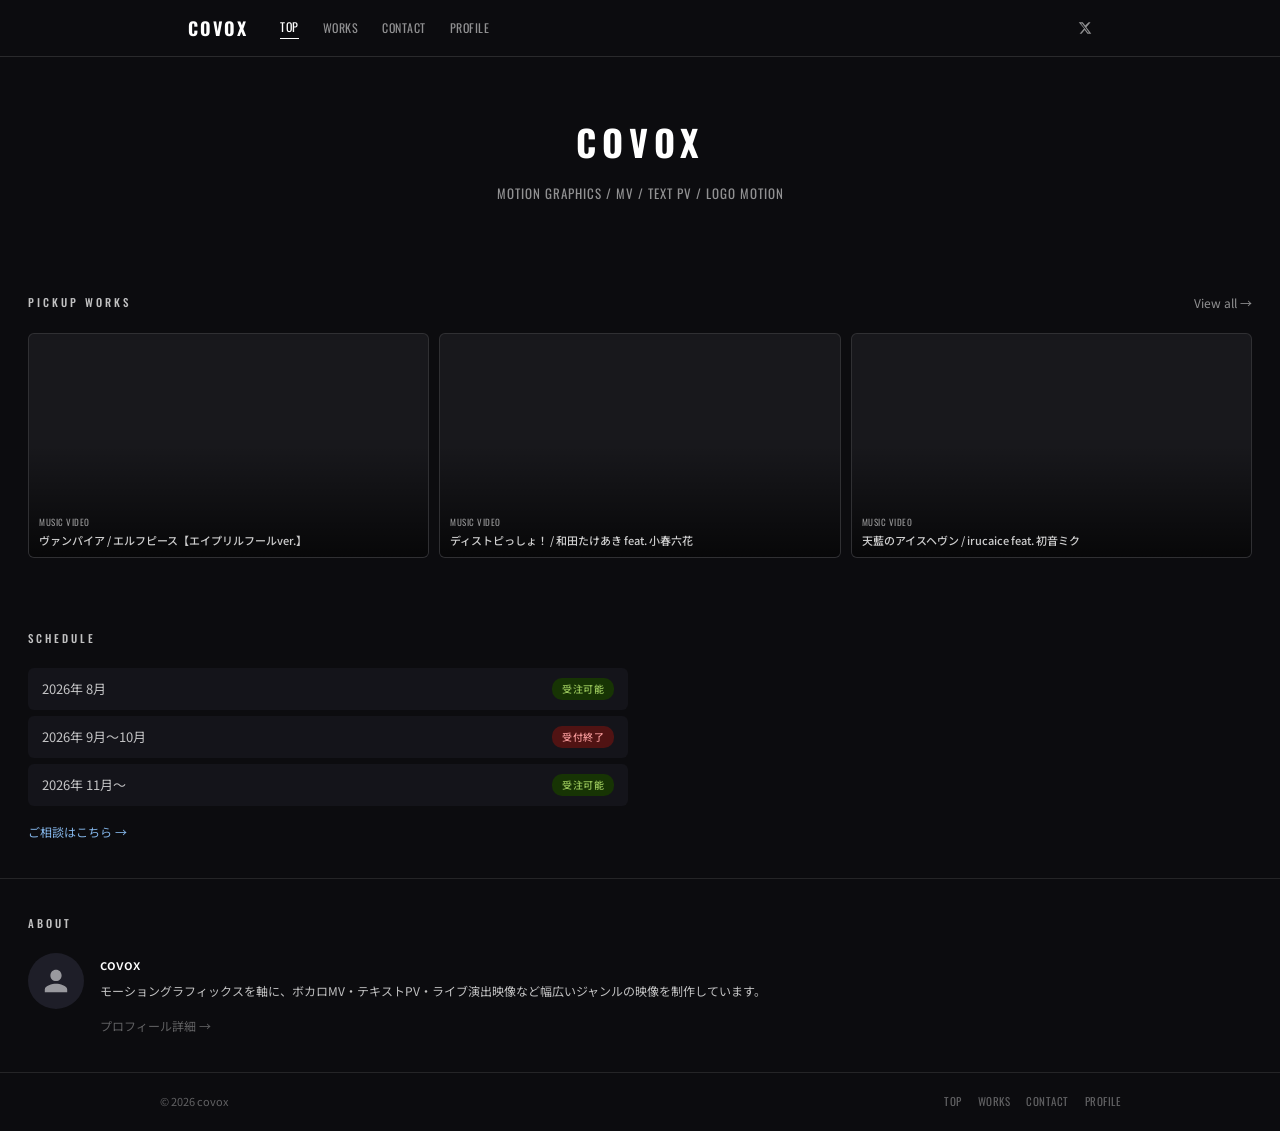
==== commit 1da4ba8b: "Add 11月〜 受注可能 schedule row Co-Authored-By: Claude Sonnet 4.6 <noreply@anthropic.com>" ====
--- a/index.html
+++ b/index.html
@@ -115,6 +115,10 @@
           <span class="schedule-label">2026年 9月〜10月</span>
           <span class="badge badge-closed">受付終了</span>
         </div>
+        <div class="schedule-row">
+          <span class="schedule-label">2026年 11月〜</span>
+          <span class="badge badge-open">受注可能</span>
+        </div>
       </div>
       <div style="margin-top: 14px;">
         <a href="contact.html" class="link-arrow link-arrow-accent">ご相談はこちら →</a>
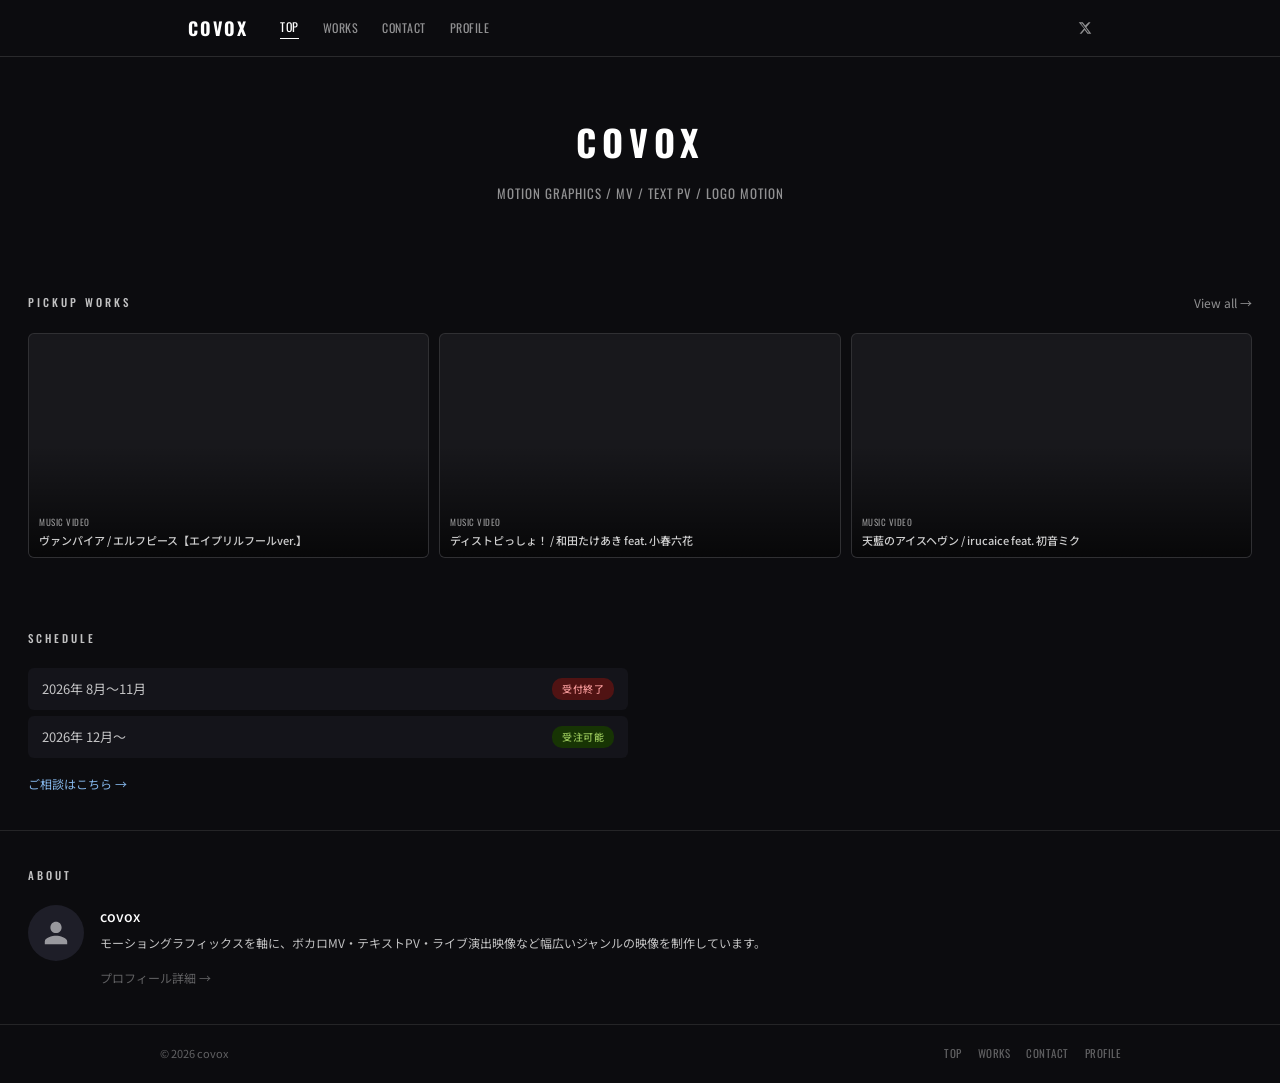
==== commit 6a2e191d: "Update schedule: 8-11月 受付終了, 12月〜 受注可能 Co-Authored-By: Claude Sonnet 4.6 <noreply@anthropic.com>" ====
--- a/index.html
+++ b/index.html
@@ -108,15 +108,11 @@
       <h2 class="section-title">SCHEDULE</h2>
       <div class="schedule-list" style="max-width: 600px;">
         <div class="schedule-row">
-          <span class="schedule-label">2026年 8月</span>
-          <span class="badge badge-open">受注可能</span>
-        </div>
-        <div class="schedule-row">
-          <span class="schedule-label">2026年 9月〜10月</span>
+          <span class="schedule-label">2026年 8月〜11月</span>
           <span class="badge badge-closed">受付終了</span>
         </div>
         <div class="schedule-row">
-          <span class="schedule-label">2026年 11月〜</span>
+          <span class="schedule-label">2026年 12月〜</span>
           <span class="badge badge-open">受注可能</span>
         </div>
       </div>
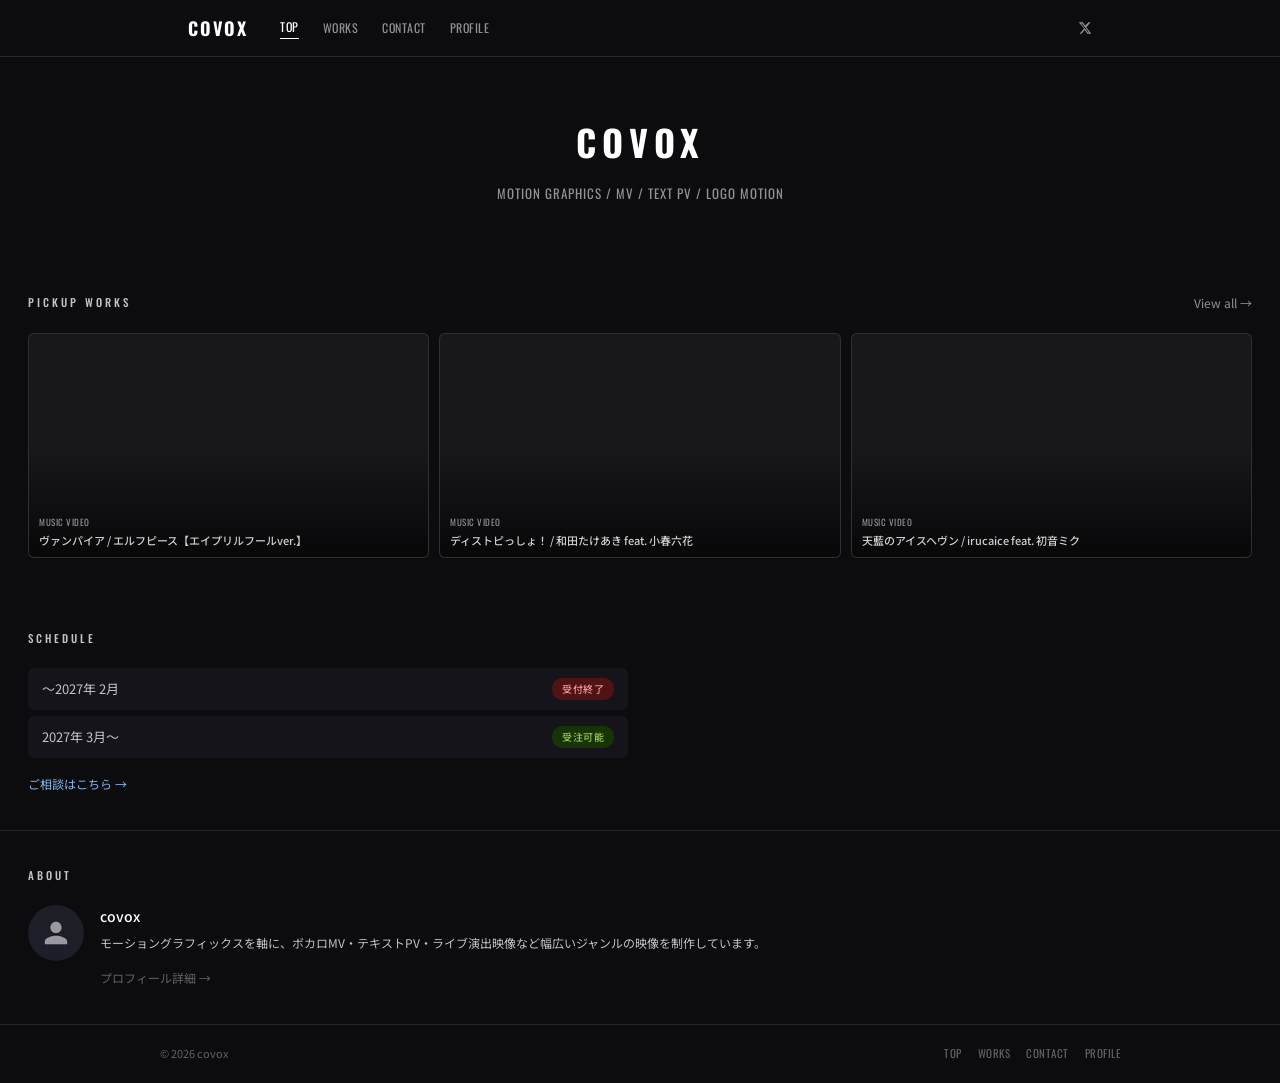
==== commit f03dfabf: "Add 勘違いしてもいいよ/星崎 to works; update schedule to 3月〜受注可能 Co-Authored-By: Claude Sonnet 4.6 <noreply@ant" ====
--- a/index.html
+++ b/index.html
@@ -108,11 +108,11 @@
       <h2 class="section-title">SCHEDULE</h2>
       <div class="schedule-list" style="max-width: 600px;">
         <div class="schedule-row">
-          <span class="schedule-label">2026年 8月〜11月</span>
+          <span class="schedule-label">〜2027年 2月</span>
           <span class="badge badge-closed">受付終了</span>
         </div>
         <div class="schedule-row">
-          <span class="schedule-label">2026年 12月〜</span>
+          <span class="schedule-label">2027年 3月〜</span>
           <span class="badge badge-open">受注可能</span>
         </div>
       </div>
